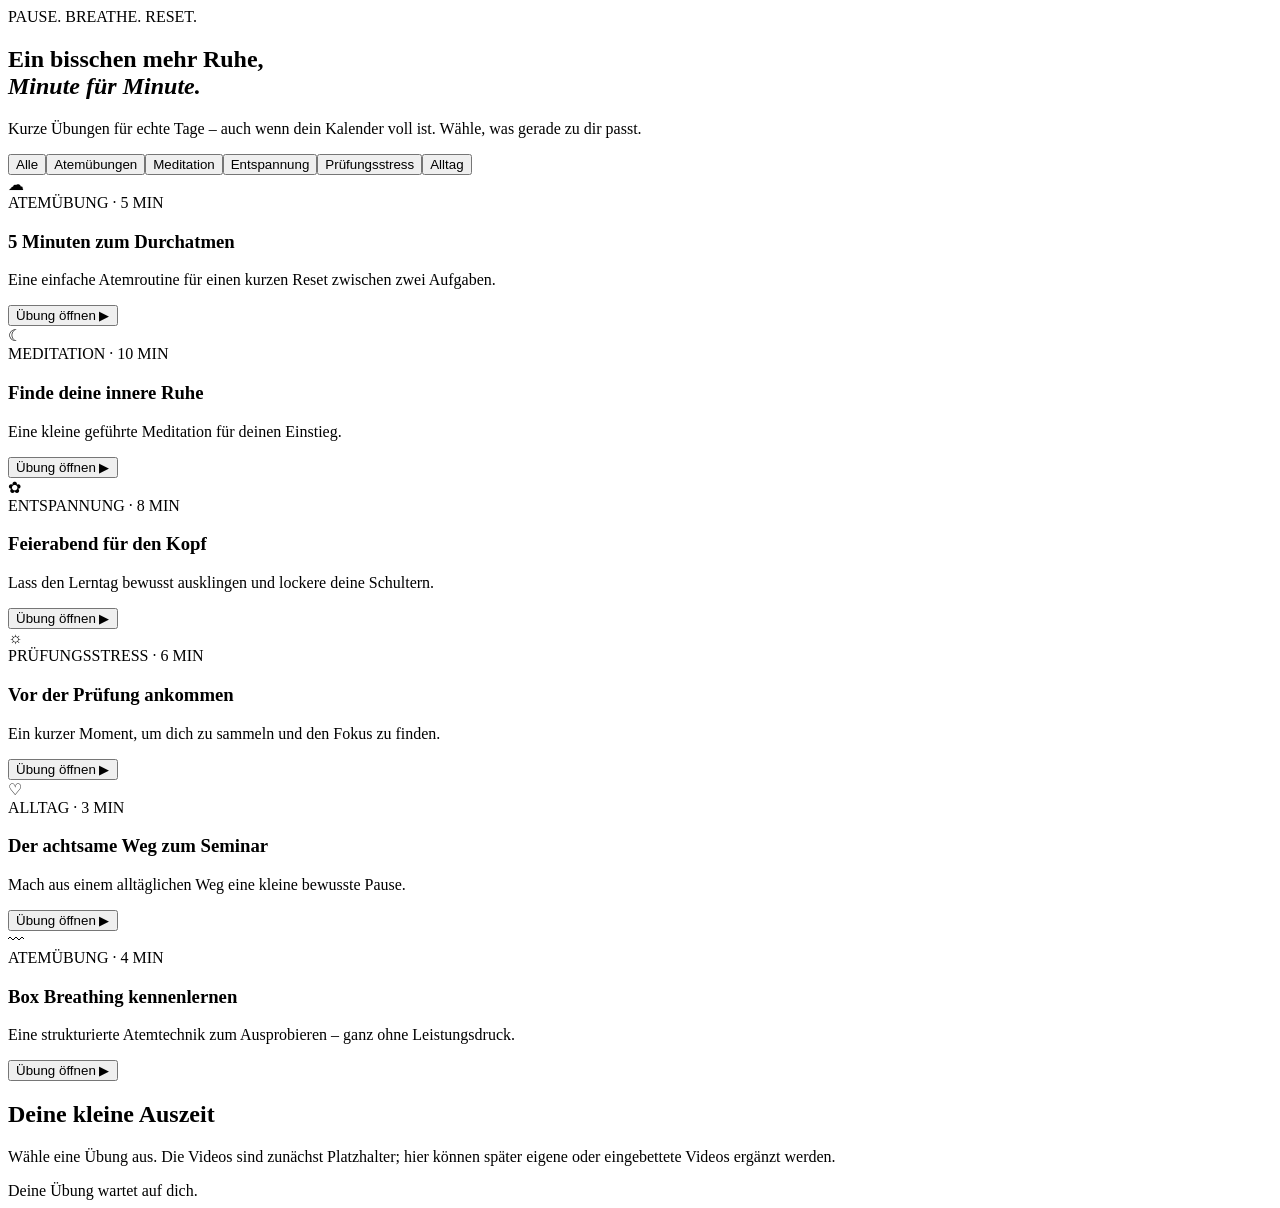
==== achtsamkeit.html @ 51c1f77d "Add files via upload" ====
<!doctype html><html lang="de"><head><meta charset="utf-8"><meta name="viewport" content="width=device-width,initial-scale=1"><title>Achtsamkeit – Mind Planner</title><link rel="stylesheet" href="styles.css"></head><body><div id="site-header"></div><main><section class="page-hero"><span class="eyebrow">PAUSE. BREATHE. RESET.</span><h1>Ein bisschen mehr Ruhe,<br><em>Minute für Minute.</em></h1><p>Kurze Übungen für echte Tage – auch wenn dein Kalender voll ist. Wähle, was gerade zu dir passt.</p></section><div class="content-wrap"><div class="filter-row" data-filter-group=".resource-card"><button class="filter-btn active" data-filter="Alle">Alle</button><button class="filter-btn" data-filter="Atemübungen">Atemübungen</button><button class="filter-btn" data-filter="Meditation">Meditation</button><button class="filter-btn" data-filter="Entspannung">Entspannung</button><button class="filter-btn" data-filter="Prüfungsstress">Prüfungsstress</button><button class="filter-btn" data-filter="Alltag">Alltag</button></div><div class="resource-grid"><article class="resource-card" data-category="Atemübungen"><div class="thumb">☁</div><span class="tag">ATEMÜBUNG · 5 MIN</span><h3>5 Minuten zum Durchatmen</h3><p>Eine einfache Atemroutine für einen kurzen Reset zwischen zwei Aufgaben.</p><button class="btn secondary small play-demo">Übung öffnen ▶</button></article><article class="resource-card" data-category="Meditation"><div class="thumb">☾</div><span class="tag">MEDITATION · 10 MIN</span><h3>Finde deine innere Ruhe</h3><p>Eine kleine geführte Meditation für deinen Einstieg.</p><button class="btn secondary small play-demo">Übung öffnen ▶</button></article><article class="resource-card" data-category="Entspannung"><div class="thumb">✿</div><span class="tag">ENTSPANNUNG · 8 MIN</span><h3>Feierabend für den Kopf</h3><p>Lass den Lerntag bewusst ausklingen und lockere deine Schultern.</p><button class="btn secondary small play-demo">Übung öffnen ▶</button></article><article class="resource-card" data-category="Prüfungsstress"><div class="thumb">☼</div><span class="tag">PRÜFUNGSSTRESS · 6 MIN</span><h3>Vor der Prüfung ankommen</h3><p>Ein kurzer Moment, um dich zu sammeln und den Fokus zu finden.</p><button class="btn secondary small play-demo">Übung öffnen ▶</button></article><article class="resource-card" data-category="Alltag"><div class="thumb">♡</div><span class="tag">ALLTAG · 3 MIN</span><h3>Der achtsame Weg zum Seminar</h3><p>Mach aus einem alltäglichen Weg eine kleine bewusste Pause.</p><button class="btn secondary small play-demo">Übung öffnen ▶</button></article><article class="resource-card" data-category="Atemübungen"><div class="thumb">〰</div><span class="tag">ATEMÜBUNG · 4 MIN</span><h3>Box Breathing kennenlernen</h3><p>Eine strukturierte Atemtechnik zum Ausprobieren – ganz ohne Leistungsdruck.</p><button class="btn secondary small play-demo">Übung öffnen ▶</button></article></div><div class="panel" id="practicePanel"><h2>Deine kleine Auszeit</h2><p>Wähle eine Übung aus. Die Videos sind zunächst Platzhalter; hier können später eigene oder eingebettete Videos ergänzt werden.</p><div id="practiceText">Deine Übung wartet auf dich.</div></div></div></main><div id="site-footer"></div><script src="app.js"></script><script>document.querySelectorAll('.play-demo').forEach(b=>b.onclick=()=>{document.getElementById('practiceText').textContent='Demo gestartet: Setz dich bequem hin. Atme ruhig ein und langsam wieder aus. Nimm wahr, was gerade da ist – du musst nichts verändern. Für echte Video-Inhalte kann hier später ein YouTube- oder eigener Player eingebunden werden.';document.getElementById('practicePanel').scrollIntoView({behavior:'smooth'});});</script></body></html>
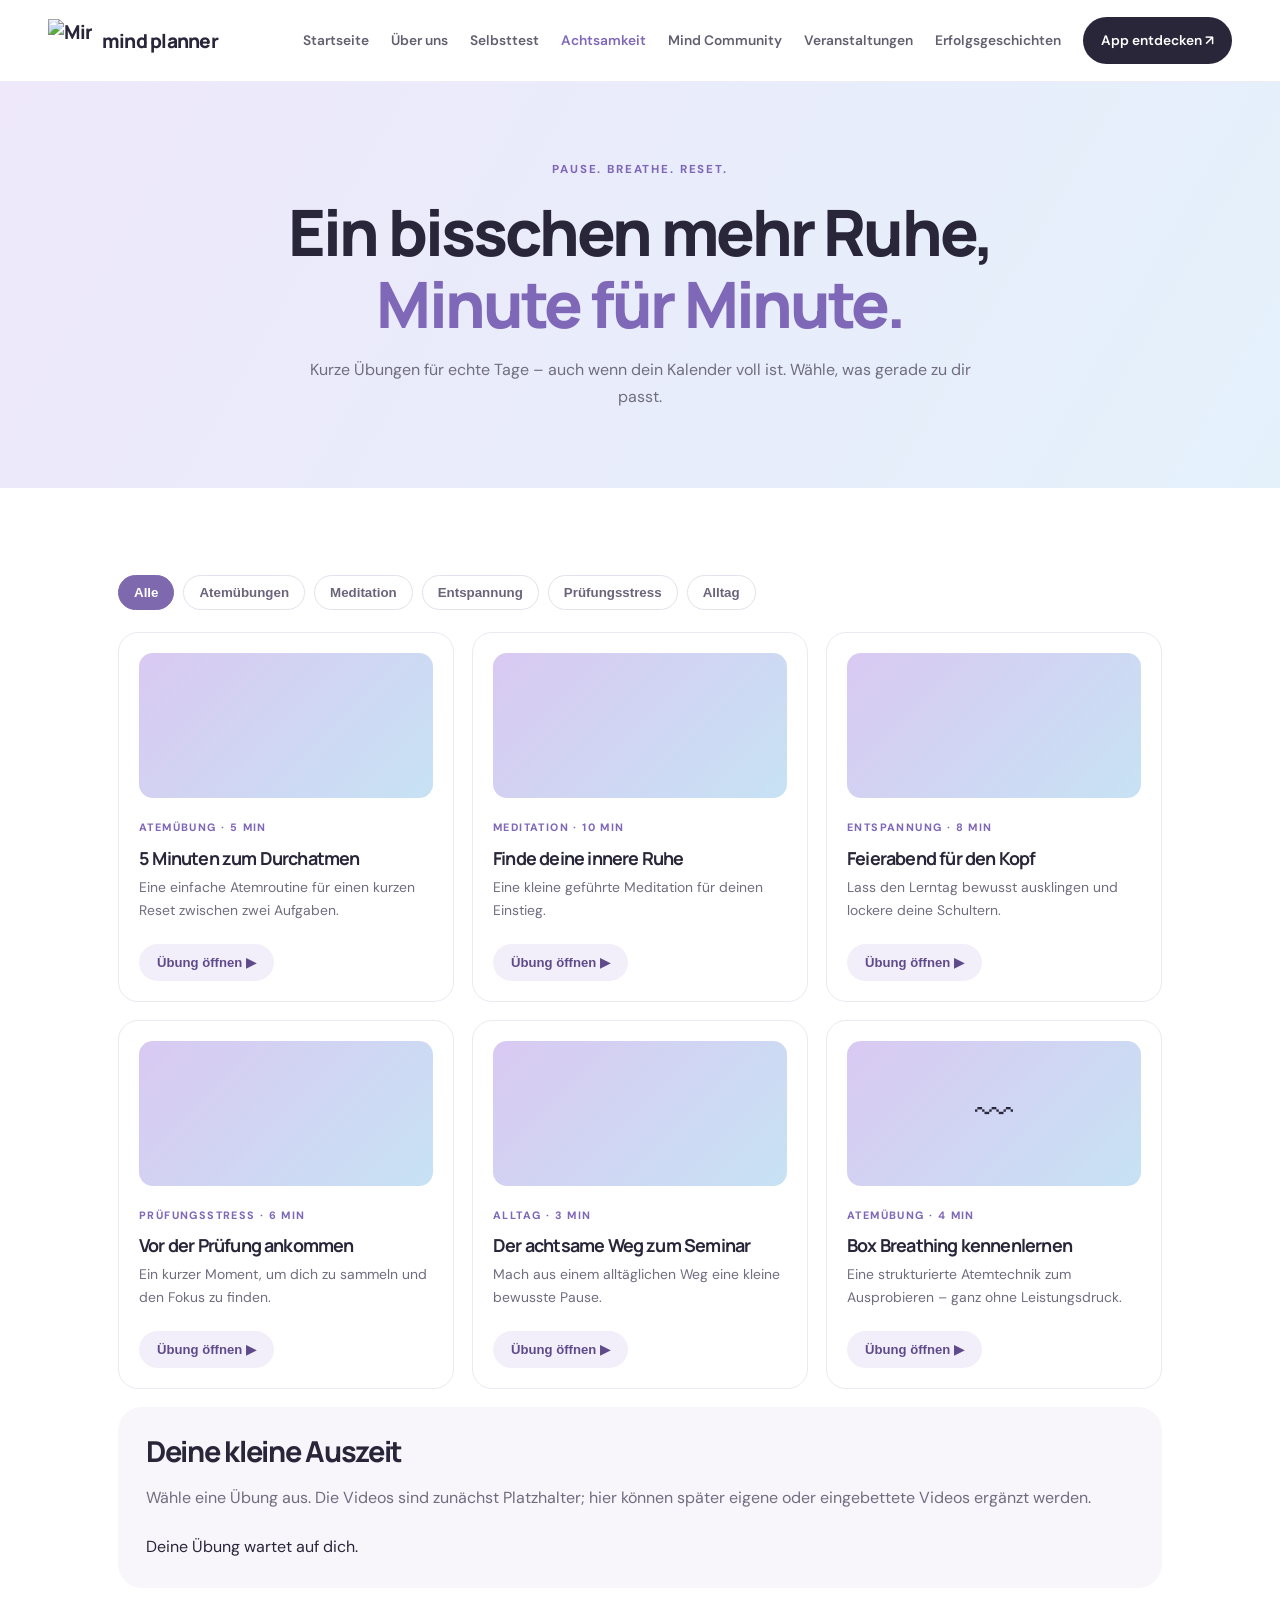
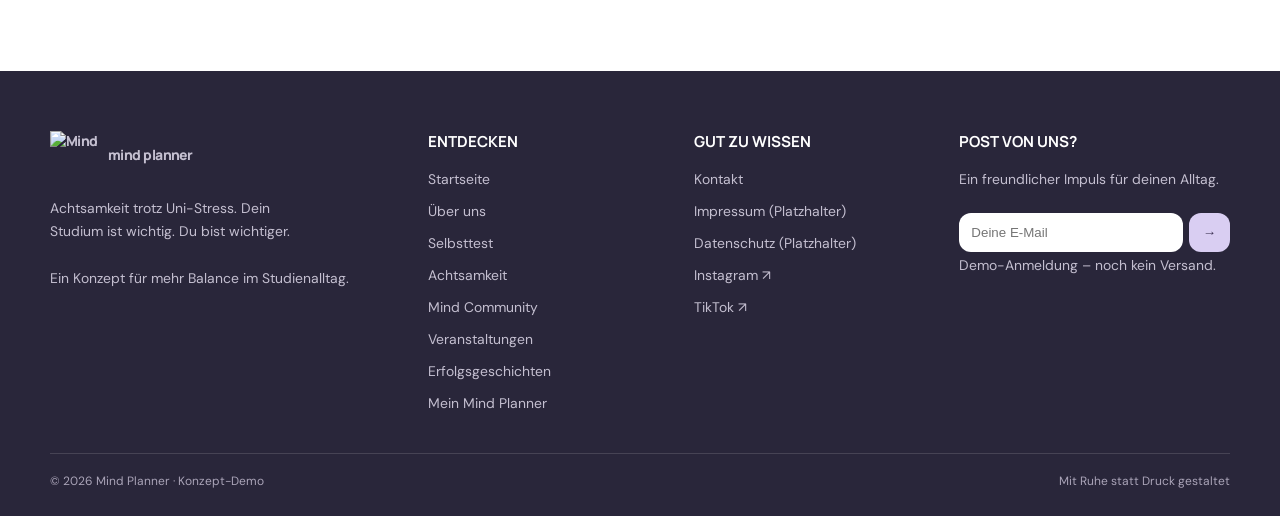
==== commit 4cce672f: "Add files via upload" ====
--- a/achtsamkeit.html
+++ b/achtsamkeit.html
@@ -1 +1 @@
-<!doctype html><html lang="de"><head><meta charset="utf-8"><meta name="viewport" content="width=device-width,initial-scale=1"><title>Achtsamkeit – Mind Planner</title><link rel="stylesheet" href="styles.css"></head><body><div id="site-header"></div><main><section class="page-hero"><span class="eyebrow">PAUSE. BREATHE. RESET.</span><h1>Ein bisschen mehr Ruhe,<br><em>Minute für Minute.</em></h1><p>Kurze Übungen für echte Tage – auch wenn dein Kalender voll ist. Wähle, was gerade zu dir passt.</p></section><div class="content-wrap"><div class="filter-row" data-filter-group=".resource-card"><button class="filter-btn active" data-filter="Alle">Alle</button><button class="filter-btn" data-filter="Atemübungen">Atemübungen</button><button class="filter-btn" data-filter="Meditation">Meditation</button><button class="filter-btn" data-filter="Entspannung">Entspannung</button><button class="filter-btn" data-filter="Prüfungsstress">Prüfungsstress</button><button class="filter-btn" data-filter="Alltag">Alltag</button></div><div class="resource-grid"><article class="resource-card" data-category="Atemübungen"><div class="thumb">☁</div><span class="tag">ATEMÜBUNG · 5 MIN</span><h3>5 Minuten zum Durchatmen</h3><p>Eine einfache Atemroutine für einen kurzen Reset zwischen zwei Aufgaben.</p><button class="btn secondary small play-demo">Übung öffnen ▶</button></article><article class="resource-card" data-category="Meditation"><div class="thumb">☾</div><span class="tag">MEDITATION · 10 MIN</span><h3>Finde deine innere Ruhe</h3><p>Eine kleine geführte Meditation für deinen Einstieg.</p><button class="btn secondary small play-demo">Übung öffnen ▶</button></article><article class="resource-card" data-category="Entspannung"><div class="thumb">✿</div><span class="tag">ENTSPANNUNG · 8 MIN</span><h3>Feierabend für den Kopf</h3><p>Lass den Lerntag bewusst ausklingen und lockere deine Schultern.</p><button class="btn secondary small play-demo">Übung öffnen ▶</button></article><article class="resource-card" data-category="Prüfungsstress"><div class="thumb">☼</div><span class="tag">PRÜFUNGSSTRESS · 6 MIN</span><h3>Vor der Prüfung ankommen</h3><p>Ein kurzer Moment, um dich zu sammeln und den Fokus zu finden.</p><button class="btn secondary small play-demo">Übung öffnen ▶</button></article><article class="resource-card" data-category="Alltag"><div class="thumb">♡</div><span class="tag">ALLTAG · 3 MIN</span><h3>Der achtsame Weg zum Seminar</h3><p>Mach aus einem alltäglichen Weg eine kleine bewusste Pause.</p><button class="btn secondary small play-demo">Übung öffnen ▶</button></article><article class="resource-card" data-category="Atemübungen"><div class="thumb">〰</div><span class="tag">ATEMÜBUNG · 4 MIN</span><h3>Box Breathing kennenlernen</h3><p>Eine strukturierte Atemtechnik zum Ausprobieren – ganz ohne Leistungsdruck.</p><button class="btn secondary small play-demo">Übung öffnen ▶</button></article></div><div class="panel" id="practicePanel"><h2>Deine kleine Auszeit</h2><p>Wähle eine Übung aus. Die Videos sind zunächst Platzhalter; hier können später eigene oder eingebettete Videos ergänzt werden.</p><div id="practiceText">Deine Übung wartet auf dich.</div></div></div></main><div id="site-footer"></div><script src="app.js"></script><script>document.querySelectorAll('.play-demo').forEach(b=>b.onclick=()=>{document.getElementById('practiceText').textContent='Demo gestartet: Setz dich bequem hin. Atme ruhig ein und langsam wieder aus. Nimm wahr, was gerade da ist – du musst nichts verändern. Für echte Video-Inhalte kann hier später ein YouTube- oder eigener Player eingebunden werden.';document.getElementById('practicePanel').scrollIntoView({behavior:'smooth'});});</script></body></html>+<!doctype html><html lang="de"><head><meta charset="utf-8"><meta name="viewport" content="width=device-width,initial-scale=1"><title>Achtsamkeit – Mind Planner</title><link rel="stylesheet" href="styles.css"></head><body><div id="site-header"></div><main><section class="page-hero"><span class="eyebrow">PAUSE. BREATHE. RESET.</span><h1>Ein bisschen mehr Ruhe,<br><em>Minute für Minute.</em></h1><p>Kurze Übungen für echte Tage – auch wenn dein Kalender voll ist. Wähle, was gerade zu dir passt.</p></section><div class="content-wrap"><div class="filter-row" data-filter-group=".resource-card"><button class="filter-btn active" data-filter="Alle">Alle</button><button class="filter-btn" data-filter="Atemübungen">Atemübungen</button><button class="filter-btn" data-filter="Meditation">Meditation</button><button class="filter-btn" data-filter="Entspannung">Entspannung</button><button class="filter-btn" data-filter="Prüfungsstress">Prüfungsstress</button><button class="filter-btn" data-filter="Alltag">Alltag</button></div><div class="resource-grid"><article class="resource-card" data-category="Atemübungen"><div class="thumb"></div><span class="tag">ATEMÜBUNG · 5 MIN</span><h3>5 Minuten zum Durchatmen</h3><p>Eine einfache Atemroutine für einen kurzen Reset zwischen zwei Aufgaben.</p><button class="btn secondary small play-demo">Übung öffnen ▶</button></article><article class="resource-card" data-category="Meditation"><div class="thumb"></div><span class="tag">MEDITATION · 10 MIN</span><h3>Finde deine innere Ruhe</h3><p>Eine kleine geführte Meditation für deinen Einstieg.</p><button class="btn secondary small play-demo">Übung öffnen ▶</button></article><article class="resource-card" data-category="Entspannung"><div class="thumb"></div><span class="tag">ENTSPANNUNG · 8 MIN</span><h3>Feierabend für den Kopf</h3><p>Lass den Lerntag bewusst ausklingen und lockere deine Schultern.</p><button class="btn secondary small play-demo">Übung öffnen ▶</button></article><article class="resource-card" data-category="Prüfungsstress"><div class="thumb"></div><span class="tag">PRÜFUNGSSTRESS · 6 MIN</span><h3>Vor der Prüfung ankommen</h3><p>Ein kurzer Moment, um dich zu sammeln und den Fokus zu finden.</p><button class="btn secondary small play-demo">Übung öffnen ▶</button></article><article class="resource-card" data-category="Alltag"><div class="thumb"></div><span class="tag">ALLTAG · 3 MIN</span><h3>Der achtsame Weg zum Seminar</h3><p>Mach aus einem alltäglichen Weg eine kleine bewusste Pause.</p><button class="btn secondary small play-demo">Übung öffnen ▶</button></article><article class="resource-card" data-category="Atemübungen"><div class="thumb">〰</div><span class="tag">ATEMÜBUNG · 4 MIN</span><h3>Box Breathing kennenlernen</h3><p>Eine strukturierte Atemtechnik zum Ausprobieren – ganz ohne Leistungsdruck.</p><button class="btn secondary small play-demo">Übung öffnen ▶</button></article></div><div class="panel" id="practicePanel"><h2>Deine kleine Auszeit</h2><p>Wähle eine Übung aus. Die Videos sind zunächst Platzhalter; hier können später eigene oder eingebettete Videos ergänzt werden.</p><div id="practiceText">Deine Übung wartet auf dich.</div></div></div></main><div id="site-footer"></div><script src="app.js"></script><script>document.querySelectorAll('.play-demo').forEach(b=>b.onclick=()=>{document.getElementById('practiceText').textContent='Demo gestartet: Setz dich bequem hin. Atme ruhig ein und langsam wieder aus. Nimm wahr, was gerade da ist – du musst nichts verändern. Für echte Video-Inhalte kann hier später ein YouTube- oder eigener Player eingebunden werden.';document.getElementById('practicePanel').scrollIntoView({behavior:'smooth'});});</script></body></html>
--- a/styles.css
+++ b/styles.css
@@ -0,0 +1,23 @@
+@import url('https://fonts.googleapis.com/css2?family=DM+Sans:wght@400;500;600;700&family=Manrope:wght@400;500;600;700;800&display=swap');
+:root{--ink:#29263a;--muted:#706d80;--lilac:#dcd2f5;--purple:#8068b8;--blue:#d6e8fa;--pale:#faf9fd;--line:#ece9f2;--white:#fff;--radius:26px;--shadow:0 18px 50px rgba(66,52,105,.09)}
+*{box-sizing:border-box}html{scroll-behavior:smooth}body{margin:0;background:#fff;color:var(--ink);font-family:'DM Sans',sans-serif;line-height:1.65}h1,h2,h3{font-family:Manrope,sans-serif;line-height:1.12;letter-spacing:-.045em;margin:0 0 18px}h1{font-size:clamp(2.8rem,6vw,5.6rem);font-weight:800}h2{font-size:clamp(2.15rem,4vw,3.65rem);font-weight:750}h3{font-size:1.35rem}p{color:var(--muted);margin:0 0 22px}em{font-style:normal;color:var(--purple)}a{color:inherit;text-decoration:none}.site-header{height:82px;position:sticky;top:0;z-index:50;background:rgba(255,255,255,.91);backdrop-filter:blur(18px);border-bottom:1px solid rgba(236,233,242,.8)}.nav-wrap{max-width:1240px;height:100%;padding:0 28px;margin:auto;display:flex;align-items:center;justify-content:space-between;gap:24px}.brand{display:flex;align-items:center;gap:10px;font:800 1.2rem Manrope,sans-serif;letter-spacing:-.04em;white-space:nowrap}.brand img{width:42px;height:42px;object-fit:contain}.brand-mark{width:40px;height:40px;border-radius:14px;background:linear-gradient(135deg,#c9b6f0,#b9dcf5);display:grid;place-items:center;color:#59457f;font-size:23px}.nav-links{display:flex;align-items:center;gap:22px}.nav-links a{font-size:.86rem;font-weight:600;color:#625f70;transition:.2s}.nav-links a:hover,.nav-links a.active{color:var(--purple)}.nav-cta{padding:12px 18px;border-radius:99px;background:var(--ink);color:white!important}.menu-toggle{display:none;border:0;background:#f1edf8;border-radius:12px;padding:10px;font-size:20px}.hero{max-width:1240px;margin:auto;padding:74px 28px 88px;display:grid;grid-template-columns:1.03fr .97fr;gap:55px;align-items:center}.eyebrow{font-size:.72rem;font-weight:800;letter-spacing:.16em;color:var(--purple);display:block;margin-bottom:17px}.hero-copy>p{font-size:1.1rem;max-width:600px;line-height:1.8}.actions{display:flex;gap:12px;flex-wrap:wrap;margin:28px 0}.btn{display:inline-flex;align-items:center;justify-content:center;gap:12px;padding:15px 22px;border-radius:99px;font-weight:700;font-size:.91rem;transition:transform .2s,box-shadow .2s;border:1px solid transparent;cursor:pointer}.btn:hover{transform:translateY(-2px);box-shadow:var(--shadow)}.primary,.dark{background:var(--ink);color:white}.secondary{background:#f3effa;color:#5f4b8b}.small{padding:10px 17px;font-size:.82rem}.hero-visual{position:relative;padding:0 22px 18px 0}.hero-visual>img{width:100%;height:510px;object-fit:cover;border-radius:48% 48% 28px 28px;box-shadow:var(--shadow)}.floating-note{position:absolute;bottom:55px;left:-34px;background:white;padding:16px 20px;border-radius:18px;display:flex;gap:12px;align-items:center;box-shadow:var(--shadow)}.note-icon{width:42px;height:42px;background:#e6dcf8;border-radius:14px;display:grid;place-items:center;font-size:22px}.floating-note b,.floating-note small{display:block}.floating-note small{color:var(--muted)}.hero-sticker{position:absolute;right:-5px;top:28px;background:#dceafa;color:#5c5a83;width:104px;height:104px;border-radius:50%;display:grid;place-content:center;text-align:center;font:800 .9rem Manrope;transform:rotate(9deg)}.micro-proof{display:flex;align-items:center;gap:12px;color:var(--muted);font-size:.8rem}.avatar-stack{display:flex}.avatar-stack i{font-style:normal;width:28px;height:28px;border-radius:50%;background:#d9cdf3;border:2px solid white;display:grid;place-items:center;margin-right:-7px}.avatar-stack i:nth-child(2){background:#cbe5f4}.avatar-stack i:nth-child(3){background:#f3d8d0}.quote-band{background:linear-gradient(110deg,#e5d9f8,#d9eafa);padding:42px max(28px,calc((100% - 1040px)/2));display:flex;align-items:center;gap:26px;position:relative;overflow:hidden}.quote-mark{font:7rem Georgia;color:#8c78b7;line-height:.7}.quote-band blockquote{font:600 clamp(1.2rem,2.3vw,1.8rem) Manrope;margin:0 0 10px;max-width:800px}.quote-band small{color:#716887}.sparkle{font-size:4rem;color:#fff;opacity:.7;margin-left:auto}.section{max-width:1240px;margin:auto;padding:100px 28px}.section-heading{display:flex;justify-content:space-between;align-items:end;gap:35px;margin-bottom:38px}.section-heading h2{margin:0}.section-heading>p{max-width:350px;margin:0 0 5px}.offer-grid{display:grid;grid-template-columns:repeat(6,1fr);gap:16px}.offer-card{grid-column:span 2;min-height:285px;border-radius:24px;padding:26px;display:flex;flex-direction:column;align-items:flex-start;transition:.25s}.offer-card:nth-child(4),.offer-card:nth-child(5){grid-column:span 3;min-height:245px}.offer-card:hover{transform:translateY(-5px);box-shadow:var(--shadow)}.lilac{background:#eee8fa}.blue{background:#e5f1fb}.peach{background:#faeee9}.mint{background:#e9f3ef}.cream{background:#f5f1e9}.card-icon{font-size:26px;width:48px;height:48px;background:#ffffffa8;border-radius:16px;display:grid;place-items:center;margin-bottom:22px}.card-no{font-size:.68rem;letter-spacing:.15em;font-weight:800;color:#8a7ca8}.offer-card h3{margin:8px 0}.offer-card p{font-size:.91rem;margin-bottom:20px}.offer-card>b{font-size:.85rem;margin-top:auto}.selftest-teaser{background:#f8f6fc;display:grid;grid-template-columns:1fr 1fr;gap:70px;align-items:center;padding:75px max(28px,calc((100% - 1120px)/2))}.selftest-teaser p{max-width:520px}.blob-art{height:350px;display:grid;place-items:center;position:relative}.blob-inner{width:270px;height:270px;border-radius:46% 54% 63% 37%/45% 43% 57% 55%;background:linear-gradient(145deg,#cbb8ef,#b9dff1);display:grid;place-content:center;text-align:center;transform:rotate(-8deg);box-shadow:0 25px 70px #a69acb55}.blob-inner span{font:800 1.2rem Manrope;letter-spacing:.08em;color:#53476f}.blob-inner b{font-size:3rem;color:white}.orbit{position:absolute;border:1px solid #b7a9d6;border-radius:50%;width:340px;height:220px;transform:rotate(28deg)}.o2{width:390px;height:260px;transform:rotate(-34deg);border-color:#c2d9ec}.disclaimer{display:block;font-size:.75rem;color:#8a8795;margin-top:14px}.video-grid{display:grid;grid-template-columns:repeat(3,1fr);gap:22px}.video-card{display:block}.video-image{height:220px;background-size:cover;background-position:center;border-radius:22px;position:relative;overflow:hidden}.video-image:after{content:"";position:absolute;inset:0;background:linear-gradient(0deg,#25203944,transparent)}.play{position:absolute;z-index:1;left:50%;top:50%;transform:translate(-50%,-50%);width:56px;height:56px;border-radius:50%;display:grid;place-items:center;background:#ffffffdf;color:#67528f;padding-left:3px}.video-image small{position:absolute;z-index:1;bottom:14px;right:15px;color:white;font-weight:800;letter-spacing:.1em}.video-card h3{margin:17px 0 7px}.video-card p{font-size:.9rem}.center{text-align:center;margin-top:30px}.community-promo{background:linear-gradient(120deg,#e8def8,#e1effa);padding:85px max(28px,calc((100% - 1120px)/2));display:grid;grid-template-columns:1fr 1fr;gap:65px;align-items:center}.community-copy p{max-width:510px}.community-tiles{display:grid;grid-template-columns:1fr 1fr;gap:14px}.mini-tile{background:#ffffffc9;border-radius:20px;padding:22px;min-height:145px;display:flex;flex-direction:column}.mini-tile:first-child{grid-row:span 2}.mini-tile span{font-size:25px;color:var(--purple);margin-bottom:14px}.mini-tile b{font:700 1.05rem Manrope}.mini-tile small{color:var(--muted);margin-top:5px}.text-link{font-weight:700;color:var(--purple);white-space:nowrap}.event-row{display:flex;align-items:center;gap:22px;padding:20px 0;border-top:1px solid var(--line)}.date-chip{width:64px;height:68px;background:#eee8fa;border-radius:16px;display:grid;place-content:center;text-align:center;flex-shrink:0}.date-chip b{font:800 1.5rem Manrope}.date-chip span{font-size:.68rem;letter-spacing:.12em}.blue-date{background:#e5f1fb}.event-row h3{margin:4px 0;font-size:1.15rem}.event-row p{margin:0;font-size:.86rem}.event-row .btn{margin-left:auto}.tag{font-size:.67rem;letter-spacing:.13em;font-weight:800;color:var(--purple)}.story-grid{display:grid;grid-template-columns:1fr 1fr;gap:18px}.story-card{margin:0;padding:32px;border-radius:24px;background:#f2edf9;font:600 1.3rem Manrope;line-height:1.55}.story-card footer{font:600 .85rem 'DM Sans';margin-top:26px}.story-card footer small{display:block;color:#8c8798;font-weight:400}.blue-story{background:#eaf3fb}.app-promo{background:#f7f6fa;padding:85px max(28px,calc((100% - 1080px)/2));display:grid;grid-template-columns:.8fr 1.2fr;gap:90px;align-items:center}.phone-wrap{display:flex;justify-content:center}.phone{width:245px;background:white;border:8px solid #302b3f;border-radius:36px;padding:28px 17px 18px;box-shadow:0 25px 60px #3b31552c;position:relative}.phone-top{position:absolute;top:7px;left:50%;transform:translateX(-50%);width:70px;height:14px;background:#302b3f;border-radius:0 0 12px 12px}.phone>small{font-size:.58rem;color:#8d7bb0;font-weight:800;letter-spacing:.1em}.phone h3{margin:7px 0;font-size:1.5rem}.phone p{font-size:.73rem;margin-bottom:13px}.phone-quote{background:linear-gradient(120deg,#e7dcf7,#dceefa);border-radius:12px;padding:13px;font:700 .85rem Manrope;margin-bottom:13px}.phone-task{padding:10px 7px;border-bottom:1px solid #f0edf4;font-size:.73rem}.checked{color:#8b78b6}.phone-nav{margin-top:18px;text-align:center;color:#8c7ab2}.final-cta{background:linear-gradient(120deg,#cbb8ec,#b9dcef);text-align:center;padding:90px 24px}.final-cta h2{font-size:clamp(2.2rem,4vw,3.8rem)}.final-cta p{max-width:580px;margin:0 auto}.white{background:white;color:var(--ink)}.outline-light{border-color:#ffffffa8;color:#443c5a;background:#ffffff28}.site-footer{background:#29263a;color:white;padding:60px 28px 25px}.footer-inner{max-width:1180px;margin:auto;display:grid;grid-template-columns:1.5fr 1fr 1fr 1.2fr;gap:40px}.footer-inner p,.footer-inner a,.footer-inner small{color:#c4bfd0;font-size:.87rem}.footer-inner h4{font:700 .95rem Manrope;margin:0 0 16px}.footer-links{display:grid;gap:9px}.footer-brand{color:white}.newsletter{display:flex;gap:6px}.newsletter input{min-width:0;width:100%;padding:12px;border-radius:12px;border:0}.newsletter button{border:0;border-radius:12px;background:#d9cef2;padding:0 14px;color:#3b3151;font-weight:800}.footer-bottom{max-width:1180px;margin:38px auto 0;padding-top:18px;border-top:1px solid #ffffff22;display:flex;justify-content:space-between;color:#aaa4b8;font-size:.75rem}
+.page-hero{background:linear-gradient(120deg,#eee8fa,#e4f1fb);padding:78px 28px;text-align:center}.page-hero h1{font-size:clamp(2.6rem,5vw,4.5rem);max-width:900px;margin:0 auto 18px}.page-hero p{max-width:680px;margin:0 auto}.content-wrap{max-width:1100px;padding:65px 28px;margin:auto}.panel{background:#f8f6fb;border-radius:24px;padding:28px;margin:18px 0}.panel h2{font-size:1.8rem}.field{display:grid;gap:8px;margin:16px 0}.field label{font-weight:700;font-size:.9rem}.field input,.field select,.field textarea,.search-input{width:100%;padding:14px 16px;border:1px solid #e5e0ed;border-radius:13px;background:white;font:inherit;color:var(--ink)}.field textarea{min-height:100px}.progress{height:8px;background:#e9e4f0;border-radius:9px;overflow:hidden;margin:15px 0 25px}.progress span{height:100%;display:block;background:linear-gradient(90deg,#a78ad5,#9bcbe8);width:0;transition:width .3s}.choice-list{display:grid;gap:10px}.choice{border:1px solid #e4dfec;background:white;padding:14px 16px;border-radius:14px;text-align:left;font:600 .95rem 'DM Sans';cursor:pointer}.choice.selected{border-color:#9a82c5;background:#f0eafa}.result-box{background:linear-gradient(120deg,#e6daf7,#dceefa);padding:28px;border-radius:22px}.filter-row{display:flex;gap:9px;flex-wrap:wrap;margin:22px 0}.filter-btn{border:1px solid #e5e0ed;background:white;border-radius:99px;padding:9px 15px;cursor:pointer;font-weight:600;color:#6c647b}.filter-btn.active{background:#7e69ae;color:white;border-color:#7e69ae}.resource-grid,.group-grid,.event-grid{display:grid;grid-template-columns:repeat(3,1fr);gap:18px}.resource-card,.group-card,.event-card{border:1px solid var(--line);border-radius:20px;padding:20px;background:white}.resource-card .thumb{height:145px;border-radius:14px;background:linear-gradient(135deg,#d9c9f2,#c7e2f4);display:grid;place-items:center;font-size:38px;margin-bottom:15px}.resource-card h3,.group-card h3,.event-card h3{margin:8px 0;font-size:1.12rem}.resource-card p,.group-card p,.event-card p{font-size:.87rem}.group-card .meta{font-size:.76rem;color:#877c9a;font-weight:700}.inline-form{display:flex;gap:10px;flex-wrap:wrap}.inline-form>*{flex:1;min-width:180px}.notice{font-size:.8rem;color:#898395;background:#f7f5fa;padding:12px 15px;border-radius:12px}.calendar-head{display:flex;justify-content:space-between;align-items:center;margin-bottom:18px}.calendar-grid{display:grid;grid-template-columns:repeat(7,1fr);border:1px solid var(--line);border-radius:16px;overflow:hidden}.calendar-grid div{padding:12px 5px;min-height:68px;border-right:1px solid var(--line);border-bottom:1px solid var(--line);font-size:.8rem}.calendar-grid .day-name{background:#f6f3fa;min-height:auto;font-weight:800;text-align:center}.calendar-grid .has-event{background:#eee8fa;color:#5c4a83;font-weight:800}.planner-grid{display:grid;grid-template-columns:repeat(7,1fr);gap:9px}.planner-day{background:#f7f4fb;border-radius:15px;padding:12px;min-height:145px}.planner-day b{font-size:.8rem}.planner-day input{width:100%;border:0;border-bottom:1px solid #ddd4ea;background:transparent;padding:8px 0;font:inherit;font-size:.75rem}.task-check{display:flex;gap:7px;align-items:center;font-size:.8rem;margin:8px 0}.task-check input{accent-color:#8068b8}.story-long{padding:26px;border-radius:20px;background:#f5f1fa;margin:15px 0}.story-long p{font-size:1.05rem}.about-values{display:grid;grid-template-columns:repeat(4,1fr);gap:13px}.value{background:#f2edf9;padding:22px;border-radius:18px}.value b{display:block;font:700 1.1rem Manrope;margin:10px 0}.hidden{display:none!important}
+@media(max-width:980px){.nav-links{gap:12px}.nav-links a{font-size:.78rem}.nav-cta{display:none}.hero{gap:30px}.hero-visual>img{height:430px}.footer-inner{grid-template-columns:1fr 1fr}.resource-grid,.group-grid,.event-grid{grid-template-columns:repeat(2,1fr)}}
+@media(max-width:760px){.site-header{height:70px}.nav-wrap{padding:0 18px}.menu-toggle{display:block}.nav-links{display:none;position:absolute;top:69px;left:0;right:0;background:white;padding:18px 22px 25px;box-shadow:0 20px 25px #33284b18;flex-direction:column;align-items:stretch}.nav-links.open{display:flex}.nav-links a{font-size:.95rem;padding:7px}.nav-cta{display:block;text-align:center}.hero{grid-template-columns:1fr;padding:48px 22px 65px}.hero-visual{margin:10px 8px 0 28px}.hero-visual>img{height:390px}.floating-note{left:-25px}.section{padding:70px 22px}.section-heading{display:block}.section-heading>p{margin-top:18px}.offer-grid{grid-template-columns:1fr 1fr}.offer-card,.offer-card:nth-child(4),.offer-card:nth-child(5){grid-column:span 1;min-height:270px;padding:20px}.offer-card:last-child{grid-column:span 2;min-height:220px}.selftest-teaser,.community-promo,.app-promo{grid-template-columns:1fr;gap:30px;padding:65px 22px}.blob-art{height:280px;order:2}.blob-inner{width:220px;height:220px}.orbit{width:280px}.video-grid{grid-template-columns:1fr}.video-image{height:230px}.community-tiles{gap:10px}.mini-tile{padding:17px}.event-row{gap:12px}.event-row .btn{padding:9px 12px}.story-grid{grid-template-columns:1fr}.footer-inner{grid-template-columns:1fr 1fr;gap:28px}.resource-grid,.group-grid,.event-grid{grid-template-columns:1fr 1fr}.planner-grid{grid-template-columns:repeat(2,1fr)}.about-values{grid-template-columns:1fr 1fr}.page-hero{padding:58px 22px}.content-wrap{padding:45px 20px}.calendar-grid div{min-height:48px;padding:8px 2px;font-size:.68rem}}
+@media(max-width:460px){.offer-grid{grid-template-columns:1fr}.offer-card,.offer-card:nth-child(4),.offer-card:nth-child(5),.offer-card:last-child{grid-column:span 1;min-height:220px}.resource-grid,.group-grid,.event-grid{grid-template-columns:1fr}.footer-inner{grid-template-columns:1fr}.footer-bottom{display:block}.actions .btn{width:100%}.hero-visual>img{height:320px}.floating-note{bottom:28px}.quote-band{padding:32px 20px;gap:12px}.quote-mark{font-size:4rem}.sparkle{display:none}.calendar-grid div{min-height:42px;font-size:.62rem}}
+
+/* Daily quote and community interaction components */
+.mood-panel{background:linear-gradient(125deg,#f0eafa,#e8f3fb);border-radius:28px;padding:clamp(24px,5vw,48px);margin:70px 0 90px}
+.mood-panel h2{font-size:clamp(2rem,4vw,3rem)}.mood-panel>p{max-width:700px}
+.mood-options{display:flex;flex-wrap:wrap;gap:12px;align-items:center;margin:26px 0 18px}
+.mood-option{cursor:pointer}.mood-option input{position:absolute;opacity:0;pointer-events:none}
+.mood-option span{display:block;padding:13px 18px;background:#ffffffc9;border:1px solid #ded7eb;border-radius:999px;font-weight:650;color:#51476a}
+.mood-option input:checked+span{background:#59477d;color:#fff;border-color:#59477d}
+.mood-option input:focus-visible+span{outline:3px solid #8e78ba;outline-offset:3px}
+.mood-results{max-width:650px;margin-top:24px}.mood-results h3{margin-bottom:16px}
+.mood-result{margin:12px 0}.mood-result>div:first-child{display:flex;justify-content:space-between;gap:16px;font-size:.9rem}
+.mood-bar{height:9px;background:#ffffffb8;border-radius:99px;overflow:hidden;margin-top:6px}.mood-bar span{display:block;height:100%;background:#8f7ab9;border-radius:99px}
+.support-note{margin-top:26px;padding:24px;background:#fff;border:1px solid #e5d9f2;border-radius:20px;max-width:720px}.support-note h3{margin-bottom:8px}.support-note small{display:block;color:#777184;margin-top:14px}
+.community-chat{margin:0 0 75px}.chat-form{background:#f8f6fc;padding:26px;border-radius:22px;display:grid;gap:16px;margin-bottom:24px}.chat-form .field{display:grid;gap:7px}.chat-form label{font-weight:700;font-size:.88rem}.chat-form input,.chat-form textarea{width:100%;padding:13px 15px;border:1px solid #ded9e8;border-radius:12px;background:#fff;font:inherit;color:var(--ink)}.chat-form textarea{resize:vertical}.chat-messages{display:grid;grid-template-columns:repeat(2,minmax(0,1fr));gap:16px}.chat-messages .story-card{margin:0}
+@media(max-width:650px){.mood-options{align-items:stretch;flex-direction:column}.mood-option span{text-align:center}.chat-messages{grid-template-columns:1fr}.mood-panel{margin:45px 0 60px}}
+.brand img{width:44px;height:44px;object-fit:contain}.footer-brand img{width:48px;height:48px}
